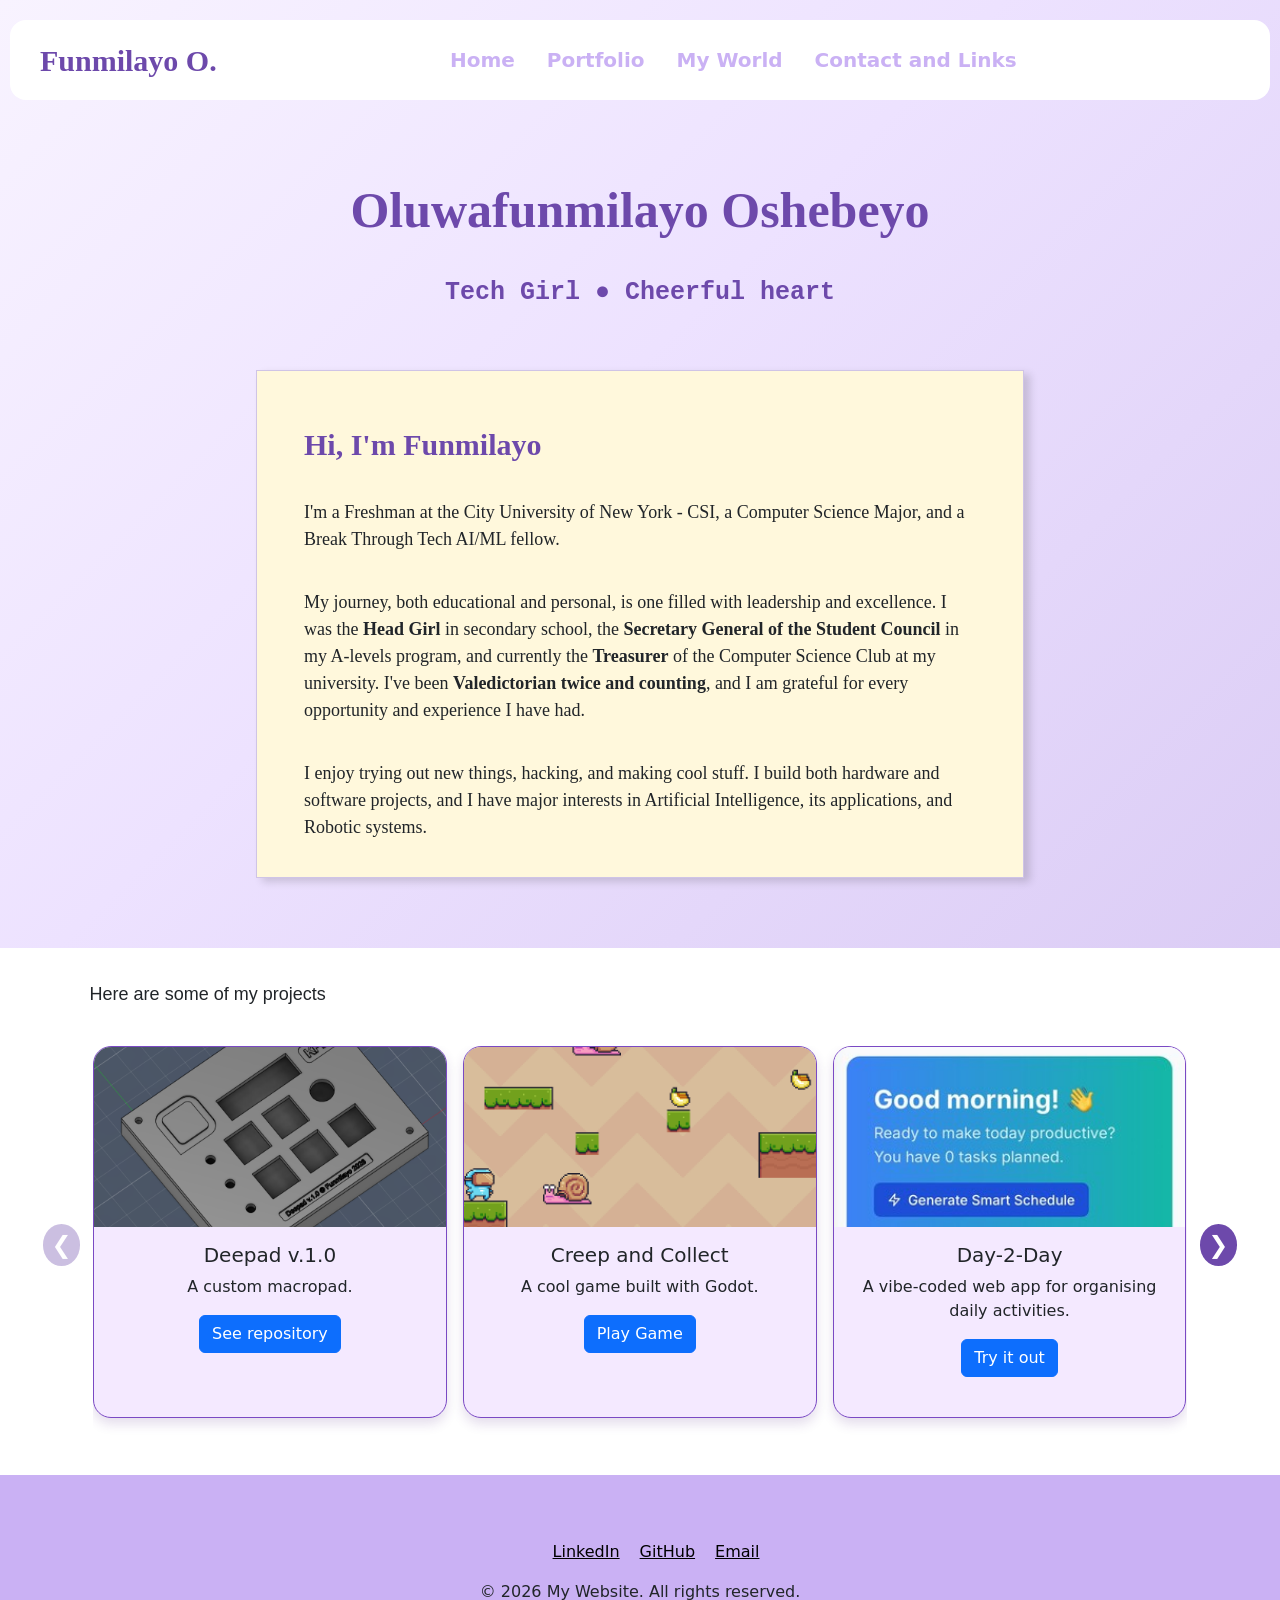
==== index.html @ 10f07282 "push - file path changes" ====
<!DOCTYPE html>
<html lang="en">
    <head>
        <meta charset="UTF-8">
        <meta name="viewport" content="width=device-width, initial-scale=1.0">
        <title>Funmilayo Oshebeyo</title>
        <link href="https://cdn.jsdelivr.net/npm/bootstrap@5.3.8/dist/css/bootstrap.min.css" rel="stylesheet" integrity="sha384-sRIl4kxILFvY47J16cr9ZwB07vP4J8+LH7qKQnuqkuIAvNWLzeN8tE5YBujZqJLB" crossorigin="anonymous">
        <link rel="stylesheet" href="pagesCSS/MyWebsite.css">
    </head>

    <body>
        <nav class="navbar navbar-expand-lg fixed-top">
        <div class="container-fluid">

            <a class="navbar-brand" href="https://www.linkedin.com/in/funmilayo-oshebeyo">Funmilayo O.</a>
            <button class="navbar-toggler" type="button" data-bs-toggle="offcanvas" data-bs-target="#offcanvasNavbar" aria-controls="offcanvasNavbar" aria-label="Toggle navigation">
                <span class="navbar-toggler-icon"></span>
            </button>

            <div class="offcanvas offcanvas-end" tabindex="-1" id="offcanvasNavbar" aria-labelledby="offcanvasNavbarLabel">
                <div class="offcanvas-header">
                    <h5 class="offcanvas-title" id="offcanvasNavbarLabel">Funmilayo</h5>
                    <button type="button" class="btn-close" data-bs-dismiss="offcanvas" aria-label="Close"></button>
                </div>

                <div class="offcanvas-body">
                    <ul class="navbar-nav justify-content-center flex-grow-1 pe-3">
                        <li class="nav-item">
                            <a class="nav-link mx-lg-2" href="index.html">Home</a>
                        </li>

                        <li class="nav-item">
                            <a class="nav-link mx-lg-2" aria-current="page" href="pagesHTML/Portfolio.html">Portfolio</a>
                        </li>

                        <li class="nav-item">
                            <a class="nav-link mx-lg-2" href="pagesHTML/MyWorld.html">My World</a>
                        </li>

                        <li class="nav-item">
                            <a class="nav-link mx-lg-2" href="pagesHTML/Contact.html">Contact and Links</a>
                        </li>

                    </ul>
                </div>

            </div>
        </div>
    </nav>

    <div class="hero-section">
        <h1 class="myName">Oluwafunmilayo Oshebeyo</h1>
        <h1 id="portfText" class="typewriterText"></h1>

        <div class="notepad container">
            <h1 class="bigNoteText">Hi, I'm Funmilayo</h1>
            <p class="noteText">I'm a Freshman at the City University of New York - CSI, a Computer Science Major, and a Break Through Tech AI/ML fellow.</p>
            <p class="noteText">My journey, both educational and personal, is one filled with leadership and excellence. 
                I was the <span class="makeBold">Head Girl</span> in secondary school, the <span class="makeBold">Secretary General of the Student Council</span> in my A-levels program, and currently the <span class="makeBold">Treasurer</span> of the Computer Science Club at my university. 
                I've been <span class="makeBold">Valedictorian twice and counting</span>, and I am grateful for every opportunity and experience I have had.</p>
            <p class="noteText">I enjoy trying out new things, hacking, and making cool stuff. I build both hardware and software projects, and I have major interests in Artificial Intelligence, its applications, and Robotic systems.</p>
        </div>
    </div>

<!-- Bootstrap -->
    <div>
        <h1 class="someText">Here are some of my projects</h1>
        
        <section id="projectsCarousel" class="projects-carousel" aria-label="Project carousel">
            <button id="projectsPrev" class="leftandrightbuttons" type="button" aria-label="Previous project">&#10094;</button>

            <div class="projects-viewport">
                <div class="projects-track">

                    <div class="card project-card">
                        <img src="images/projects/deepadCad.png" class="card-img-top" alt="Deepad cad">
                        <div class="card-body">
                            <h5 class="card-title">Deepad v.1.0</h5>
                            <p class="card-text">A custom macropad.</p>
                            <a href="https://github.com/Dee-24r/Dee-pad_clean" target="_blank" class="btn btn-primary">See repository</a>
                        </div>
                    </div>

                    <div class="card project-card">
                        <img src="images/projects/creepAndCollect.png" class="card-img-top" alt="Creep and Collect">
                        <div class="card-body">
                            <h5 class="card-title">Creep and Collect</h5>
                            <p class="card-text">A cool game built with Godot.</p>
                            <a href="https://hack-girl.itch.io/creep-and-collect" target="_blank" class="btn btn-primary">Play Game</a>
                        </div>
                    </div>

                <div class="card project-card">
                    <img src="images/projects/day-2-day.png" class="card-img-top" alt="Day-2-Day">
                    <div class="card-body">
                        <h5 class="card-title">Day-2-Day</h5>
                        <p class="card-text">A vibe-coded web app for organising daily activities.</p>
                        <a href="https://day-2-day.netlify.app/" target="_blank" class="btn btn-primary">Try it out</a>
                    </div>
                </div>

                <div class="card project-card">
                    <img src="images/projects/ai-surveillance-threat-detection.png" class="card-img-top" alt="Surveillance">
                    <div class="card-body">
                        <h5 class="card-title">AI Surveillance Threat Detection</h5>
                        <p class="card-text">Simulated a threat detection system in Kaggle notebooks.</p>
                        <a href="https://www.kaggle.com/code/danielleoshebeyo/surveillance-threat-detection" target="_blank" class="btn btn-primary">See Notebook</a>
                    </div>
                </div>
                </div>
            </div>

            <button id="projectsNext" class="leftandrightbuttons" type="button" aria-label="Next project">&#10095;</button>
        </section>
    </div>

    <!-- <div class="pagesDiv"></div>

        <div class="linkToPagesBody">
            <img src="images/cityPic.jfif" alt="Achievements" class="image">
            <div>
                <h1>Portfolio</h1>
                <h3>Achievements, Associations, and Experiences</h3>
            </div>
        </div>

        <div class="linkToPagesBody">
            <img src="images/city.jfif" alt="My World" class="image">
            <div class="overlay-text-pages">
                <h1>My World</h1>
                <h3>Get to know me and my personal interests</h3>
            </div>
        </div>

        <div class="linkToPagesBody">
            <img src="images/aicaricature.jpeg" alt="Scrapbook" class="image">
            <div class="overlay-text-pages">
                <h1>Scrapbook</h1>
                <h3>Recent activities</h3>
            </div>
        </div>

        <div class="linkToPagesBody">
            <img src="images/aiPic.jpeg" alt="Contact" class="image">
            <div class="overlay-text-pages">
                <h1>Contacts and Links</h1>
                <h3>Contact me and check out my social media links</h3>
            </div>
        </div>


    </div> -->

    <footer class="footer">
        <div style="margin-top: 30px;">
            <ul class="no-decor">
                <li><a href="https://www.linkedin.com/in/funmilayo-oshebeyo" target="_blank">LinkedIn</a></li>
                    <li><a href="https://github.com/funmilayo-oshebeyo" target="_blank">GitHub</a></li>
                    <li><a href="mailto:fummyoshe@gmail.com" target="_blank">Email</a></li>
            </ul>
        </div>
        <p>&copy; 2026 My Website. All rights reserved.</p>
    </footer>


    <script src="https://cdn.jsdelivr.net/npm/bootstrap@5.3.8/dist/js/bootstrap.bundle.min.js" integrity="sha384-FKyoEForCGlyvwx9Hj09JcYn3nv7wiPVlz7YYwJrWVcXK/BmnVDxM+D2scQbITxI" crossorigin="anonymous"></script>
    <script src="app.js"></script>
    </body>
</html>
---- pagesCSS/MyWebsite.css ----
*{
    margin: 0;
    padding: 0;
    box-sizing: border-box;
}

.style{
    display: flex;
    flex-direction: column;
    align-items: center;
}

/*-----------NAVBAR STARTS--------------*/

.navbar{
    background-color: white;
    height: 80px;
    margin-top: 20px;
    margin-left: 10px;
    margin-right: 10px;
    margin-bottom: 20px;
    border-radius: 16px;
    padding: 0.5rem;
}

.navbar-brand{
    margin-left: 10px;
    font-family: 'calibri';
    text-decoration: none;
    font-size: 30px;
    font-weight: 550;
    color: rgb(109, 73, 171);
    transition: 0.3s color;
    cursor: pointer;
}

.nav-link{
    text-decoration: none;
    color: rgb(202, 177, 244);
    font-size: 20px;
    font-weight: bold;
    align-items: center;
    cursor: pointer;
    position: relative;
}

.nav-link:hover, .nav-link:active{
    color: rgb(109, 73, 171);
    font-size: 20px;
    font-weight: bold;
    align-items: center;
    cursor: pointer;
}

@media(min-width: 991px){
    .nav-link::before{
        content: "";
        position: absolute;
        width: 0;
        bottom: 0;
        left: 50%;
        transform: translateX(-50%);
        height: 4px;
        background-color: rgb(109, 73, 171);
        border-radius: 20px;
        transition: width 0.3s ease;
    }

    .nav-link:hover::before, .nav-link:active::before{
        width: 70%;
    }
}

.navbar-toggler{
    border: none;
    font-size: 1.25rem;
}

/*-----------NAVBAR ENDS--------------*/


/*-----------HERO SECTION BEGINS--------------*/
.hero-section{
    background: linear-gradient(135deg, #F8F3FF 0%, #EDE2FF 45%, #DBCCF5 100%);
    background-size: cover;
    width: 100%;
    min-height: 100vh;
    padding-top: 180px;
    padding-bottom: 70px;

    display: flex;
    flex-direction: column;
    justify-content: flex-start;
    align-items: center;
}

.myName{
    font-size: 50px;
    font-weight: bold;
    font-family: 'Pacifico';
    color:rgb(109, 73, 171);
}

.typewriterText{
    margin-top: 30px;
    font-size: 25px;
    font-weight: bold;
    color: #6D49AB;
    font-family: 'Courier New', monospace;
}

.notepad{
    margin-top: 6vh;
    background-color: #fff8dc;
    border: 1px solid #cfc4e6;
    box-shadow: 6px 4px 8px rgba(0, 0, 0, 0.15);
    padding: 20px;
    width: 60%;
}

.bigNoteText{
    margin-left: 3vh;
    margin-top: 4vh;
    font-family: 'Playfair Display', serif;
    font-size: 30px;
    font-weight: bold;
    color:#6D49AB
}

.noteText{
    margin-left: 3vh;
    margin-right: 3vh;
    margin-top: 4vh;
    font-family: 'Playfair Display', serif;
    font-size: 18px;
}

.makeBold{
    font-weight: bold;
}


/*-----------HERO SECTION ENDS--------------*/



/*-----------CAROUSEL BEGINS--------------*/

.someText{
    margin-top: 4vh;
    margin-left: 7vw;
    font-size: 18px;
    font-family: Impact, Haettenschweiler, 'Arial Narrow Bold', sans-serif;
}

.projects-carousel{
    --visible-items: 3;
    --gap: 16px;
    margin: 40px 30px 30px;
    position: relative;
    display: flex;
    align-items: center;
}

.projects-viewport{
    overflow: hidden;
    width: 100%;
    border-radius: 16px;
}

.projects-track{
    display: flex;
    gap: var(--gap);
    transition: transform 0.45s ease;
    will-change: transform;
    margin-bottom: 3vh;
}

.project-card{
    flex: 0 0 calc((100% - (var(--gap) * (var(--visible-items) - 1))) / var(--visible-items));
    /* min-height: 100%; */
    border-radius: 18px;
    background-color: #f4e9ff;
    border: 1px solid #7a49c4;
    box-shadow: 0 6px 12px rgba(84, 44, 135, 0.16);
    overflow: hidden;
}

.card-body{
    text-align: center;
}

.card-img-top{
    width: 100%;
    height: 180px;
    object-fit: cover;
}

.leftandrightbuttons{
    margin-left: 1vw;
    margin-right: 1vw;
    border: none;
    height: 42px;
    width: 42px;
    border-radius: 50%;
    background: #6d49ab;
    color: #ffffff;
    font-size: 24px;
    line-height: 1;
    cursor: pointer;
    display: inline-flex;
    align-items: center;
    justify-content: center;
}

.leftandrightbuttons:disabled{
    opacity: 0.35;
    cursor: not-allowed;
}


/*-----------CAROUSEL ENDS--------------*/


.pagesDiv{
    display: flex;
    flex-direction: row;
    width: 75%;
    justify-self: center;
    gap: 20px;
    margin-top: 20px;
}

.linkToPagesBody{
    border: 0px solid black;
    border-radius: 20px;
    box-shadow: 0 0 10px #ca94ef;
    padding: 20px;
    height: 100px;
    width: 100%;
    position: relative;
    display: inline-block;

    /*margin-bottom: 20px;
    font-family: 'Franklin Gothic Medium', 'Arial Narrow', Arial, sans-serif;
    color: bisque;
    text-shadow: 0 0 5px #9713f0, 0 0 10px #9713f0, 0 0 15px #9713f0;*/
}

.image{
    display: block;
    height: auto;
    width: 100%;
}

.linkToPagesBody img{
    height: 100px;
    width: 200px;
}

.aboutMe {
    background-color: ivory;
    border-radius: 20px;
    padding: 20px;
    margin-bottom: 20px;
    font-family: 'Franklin Gothic Medium', 'Arial Narrow', Arial, sans-serif;
    color: bisque;
    text-shadow: 0 0 5px #9713f0, 0 0 10px #9713f0, 0 0 15px #9713f0;
}

/* .carousel {
    display: flex;
    flex-direction: row;
    justify-content: center;
    background-color: honeydew;
    overflow-x: auto;
    gap: 10px;
    padding: 10px 3px 30px;
    font-family: 'Franklin Gothic Medium', 'Arial Narrow', Arial, sans-serif;
}

.carousel-item{
    height: 250px;
    width: 250px;
    border-radius: 20px;
    background-color: #ca94ef;
    border: 1px solid rgb(73, 0, 128);
    padding: 5px;
    text-align: center;
    font-size: 14px;
    color: white;
    font-family: 'Courier New', monospace;
    text-shadow: 0 0 5px #9713f0, 0 0 10px #9713f0, 0 0 15px #9713f0;
}

.carousel-item:hover {
    background-color: #9d30e6;
    border: 1px solid black;
    box-shadow: 0 0 10px #9d30e6;
    transform: scale(1.1);
    transition: transform 0.3s ease-in-out;
}

.carousel-item img {
    width: 100px;
    height: 100px;
    object-fit: cover;
    border-radius: 10px;
} */

.footer{
    padding: 4vh;
    height: 20vh;
    background-color: rgb(202, 177, 244);
    display: flex;
    flex-direction: column;
    justify-content: center;
    align-items: center;
}

.no-decor{
    list-style: none;
    display: flex;
    flex-direction: row;
    gap: 20px;
}

.no-decor li a{
    color: black;
}

/*.container{
    display: grid;
    grid-template-columns: repeat(3, 1fr);
    grid-template-rows: repeat(3, 1fr);
    gap: 5px;
    width: 300px;
    height: 300px;
    margin: 20px auto;
    removed    border: 20px solid #ca94ef;
}

.grid-item-1, .grid-item-2, .grid-item-4, .grid-item-6, 
.grid-item-7, .grid-item-8, .grid-item-9
{
    background-color: rgb(202, 177, 244);
    border: none;
}*/

/*<div class="container">
        <div class="grid-item-1" id="1"></div>
        <div class="grid-item-2" id="2"></div>
        <div class="grid-item-3" id="3"></div>
        <div class="grid-item-4" id="4"></div>
        <div class="grid-item-5" id="5"></div>
        <div class="grid-item-6" id="6"></div>
        <div class="grid-item-7" id="7"></div>
        <div class="grid-item-8" id="8"></div>
        <div class="grid-item-9" id="9"></div>
    </div>*/
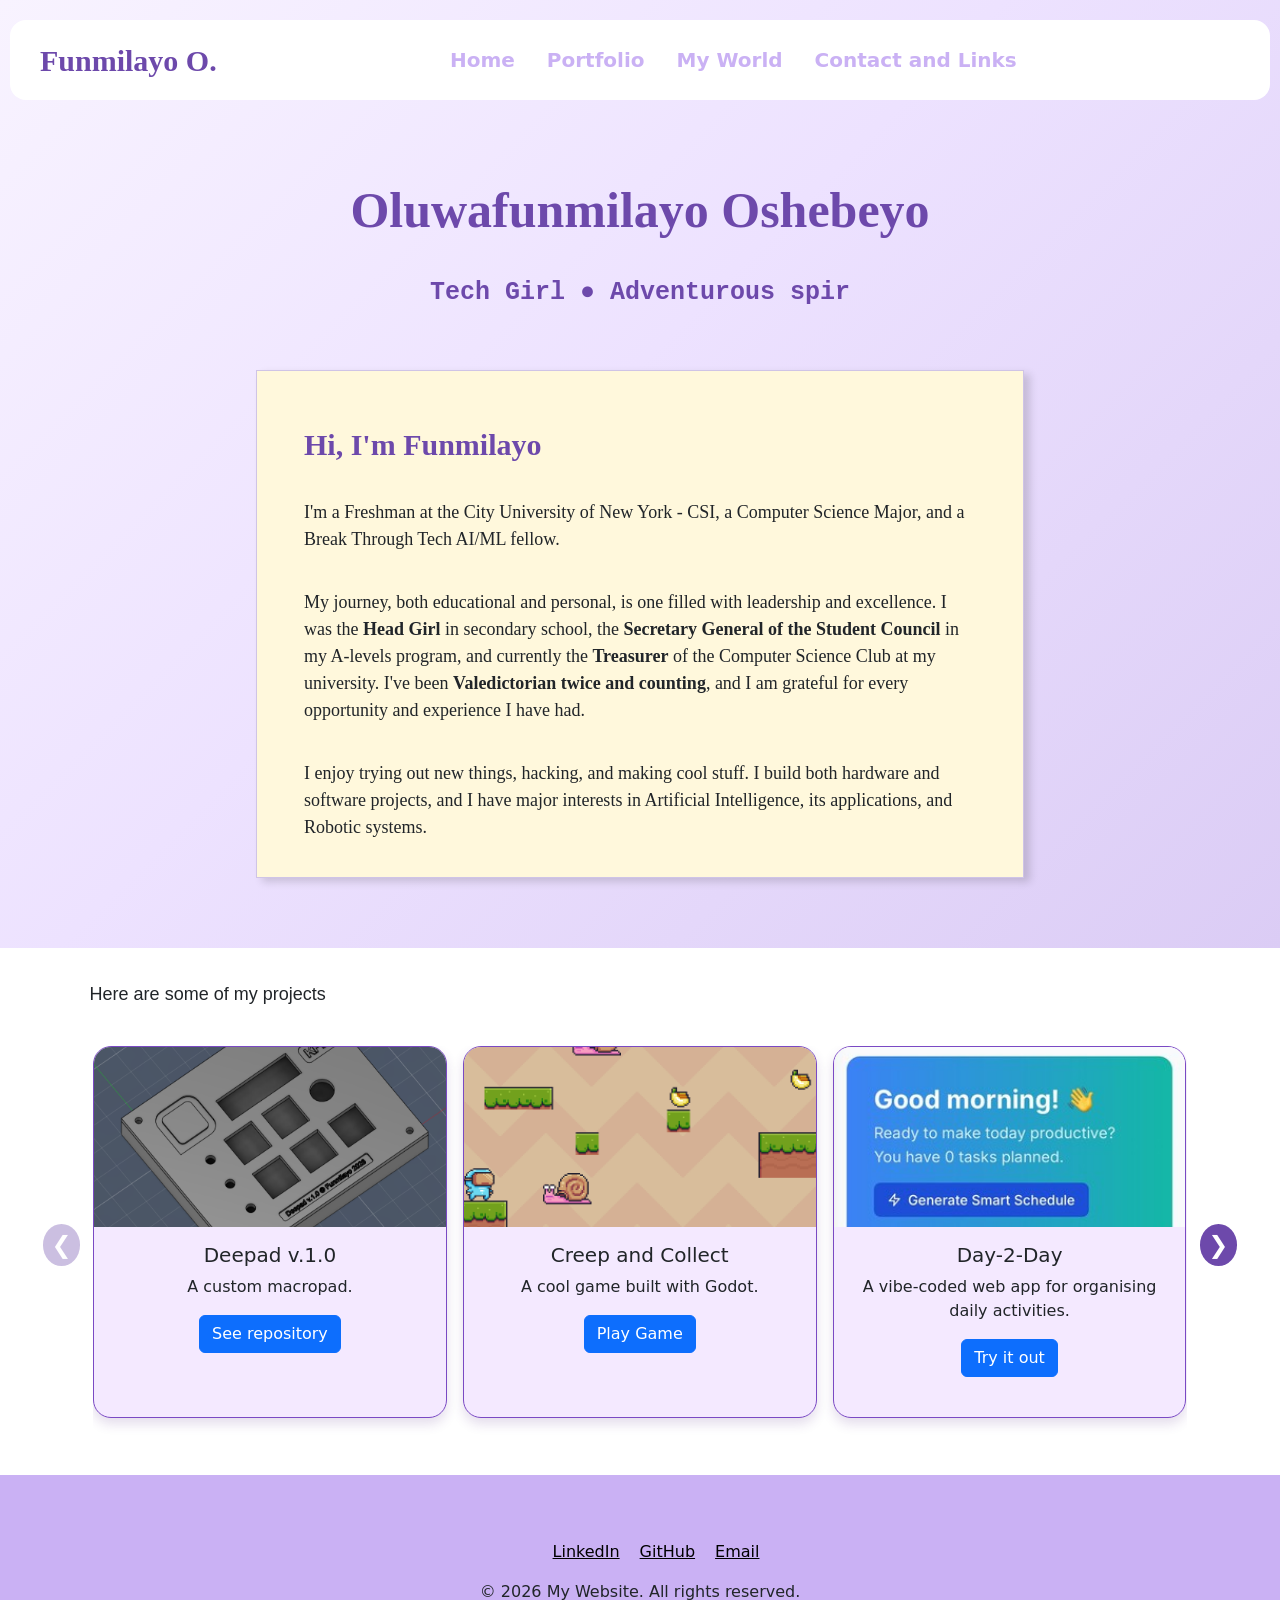
==== commit da30646d: "added favourites section to My World page + added favicon" ====
--- a/index.html
+++ b/index.html
@@ -4,8 +4,14 @@
         <meta charset="UTF-8">
         <meta name="viewport" content="width=device-width, initial-scale=1.0">
         <title>Funmilayo Oshebeyo</title>
+
         <link href="https://cdn.jsdelivr.net/npm/bootstrap@5.3.8/dist/css/bootstrap.min.css" rel="stylesheet" integrity="sha384-sRIl4kxILFvY47J16cr9ZwB07vP4J8+LH7qKQnuqkuIAvNWLzeN8tE5YBujZqJLB" crossorigin="anonymous">
         <link rel="stylesheet" href="pagesCSS/MyWebsite.css">
+
+        <link rel="icon" href="favicon.ico?v=2" type="image/x-icon">
+        <link rel="shortcut icon" href="favicon.ico?v=2" type="image/x-icon">
+        <link rel="icon" type="image/png" sizes="32x32" href="favicon-32x32.png?v=2">
+        <link rel="icon" type="image/png" sizes="16x16" href="favicon-16x16.png?v=2">
     </head>
 
     <body>
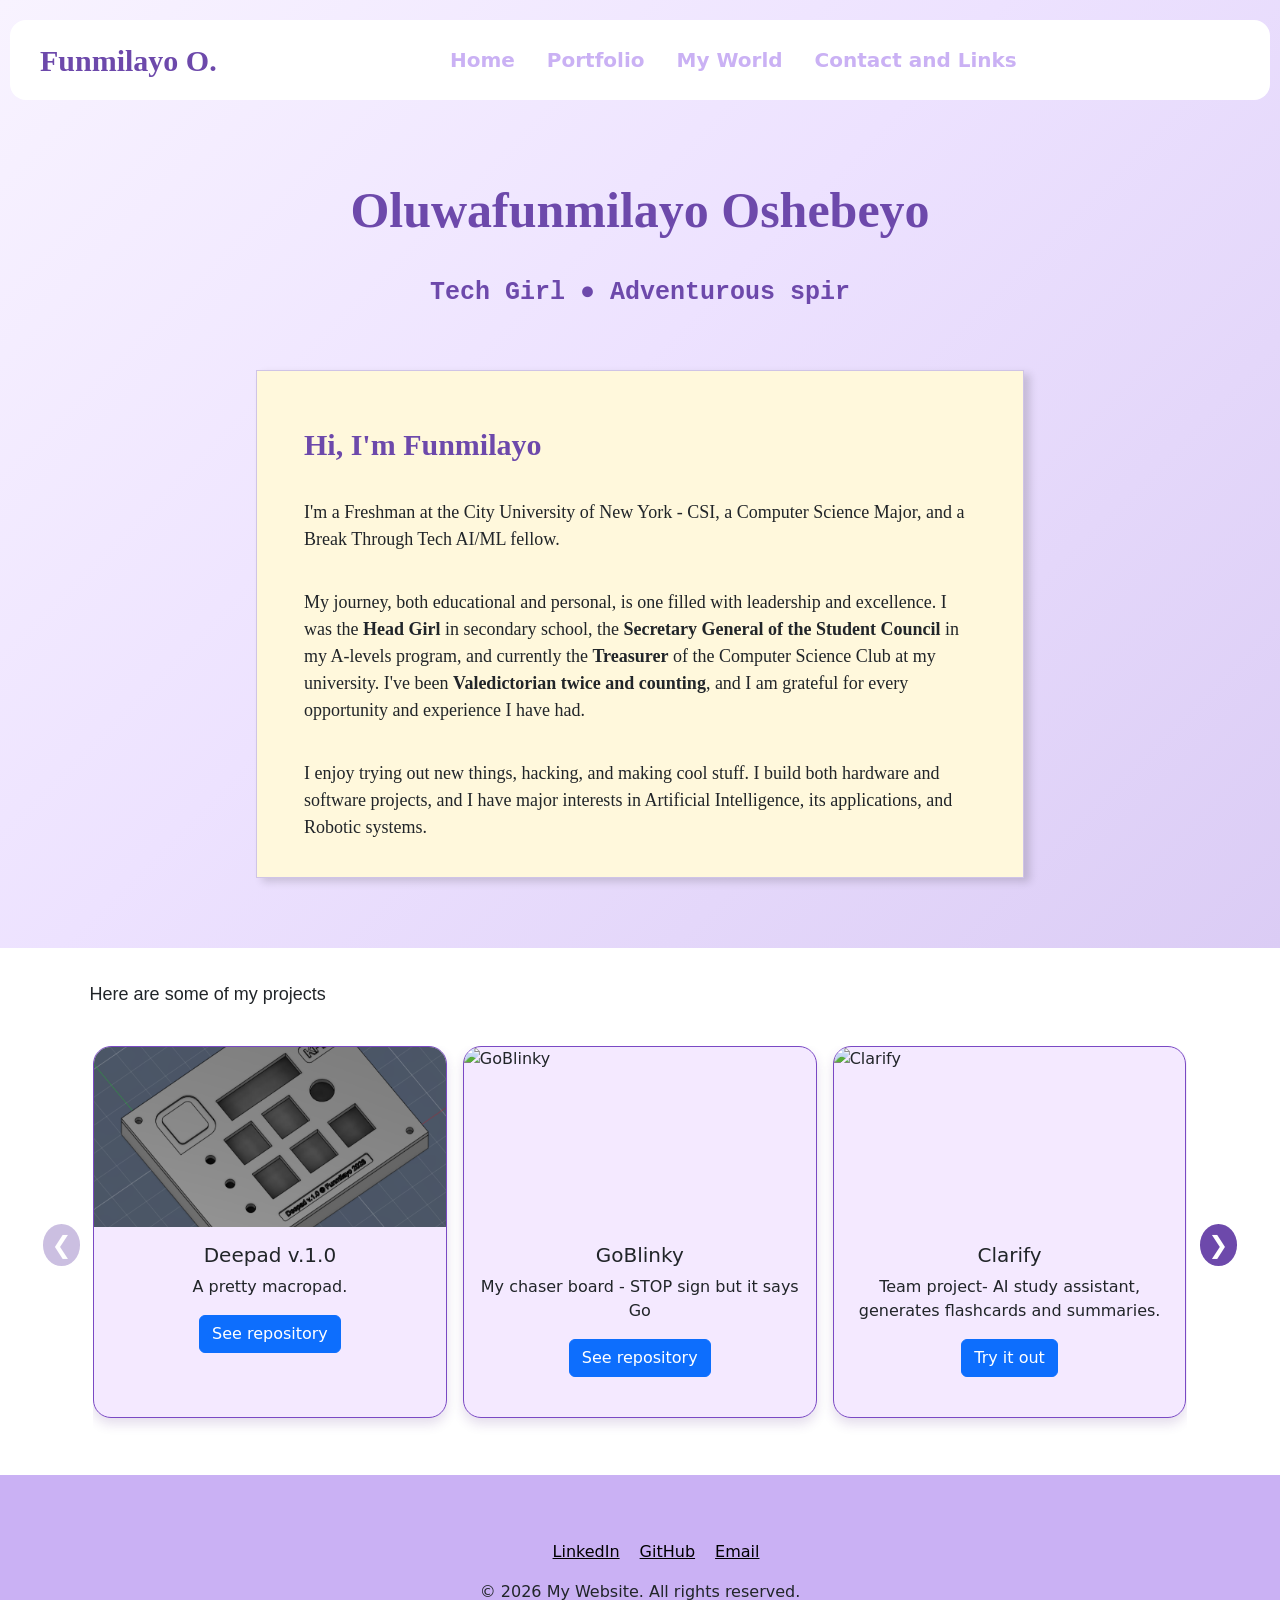
==== commit ea2ddacd: "Added project" ====
--- a/index.html
+++ b/index.html
@@ -82,8 +82,26 @@
                         <img src="images/projects/deepadCad.png" class="card-img-top" alt="Deepad cad">
                         <div class="card-body">
                             <h5 class="card-title">Deepad v.1.0</h5>
-                            <p class="card-text">A custom macropad.</p>
+                            <p class="card-text">A pretty macropad.</p>
                             <a href="https://github.com/Dee-24r/Dee-pad_clean" target="_blank" class="btn btn-primary">See repository</a>
+                        </div>
+                    </div>
+
+                    <div class="card project-card">
+                        <img src="images/projects/GoBlinky.png" class="card-img-top" alt="GoBlinky">
+                        <div class="card-body">
+                            <h5 class="card-title">GoBlinky</h5>
+                            <p class="card-text">My chaser board - STOP sign but it says Go</p>
+                            <a href="https://github.com/Dee-24r/GoBlinky" target="_blank" class="btn btn-primary">See repository</a>
+                        </div>
+                    </div>
+
+                    <div class="card project-card">
+                        <img src="images/projects/clarify.png" class="card-img-top" alt="Clarify">
+                        <div class="card-body">
+                            <h5 class="card-title">Clarify</h5>
+                            <p class="card-text">Team project- AI study assistant, generates flashcards and summaries.</p>
+                            <a href="https://clarify-study.vercel.app/" target="_blank" class="btn btn-primary">Try it out</a>
                         </div>
                     </div>
 
@@ -93,6 +111,15 @@
                             <h5 class="card-title">Creep and Collect</h5>
                             <p class="card-text">A cool game built with Godot.</p>
                             <a href="https://hack-girl.itch.io/creep-and-collect" target="_blank" class="btn btn-primary">Play Game</a>
+                        </div>
+                    </div>
+                
+                    <div class="card project-card">
+                        <img src="images/projects/sleepySleepover.png" class="card-img-top" alt="sleepy screenshot">
+                        <div class="card-body">
+                            <h5 class="card-title">Sleepy</h5>
+                            <p class="card-text">Team build for a hackathon.</p>
+                            <a href="https://jadyn-h.github.io/Sleepy_sleepover/main.html" target="_blank" class="btn btn-primary">Try it out</a>
                         </div>
                     </div>
 
